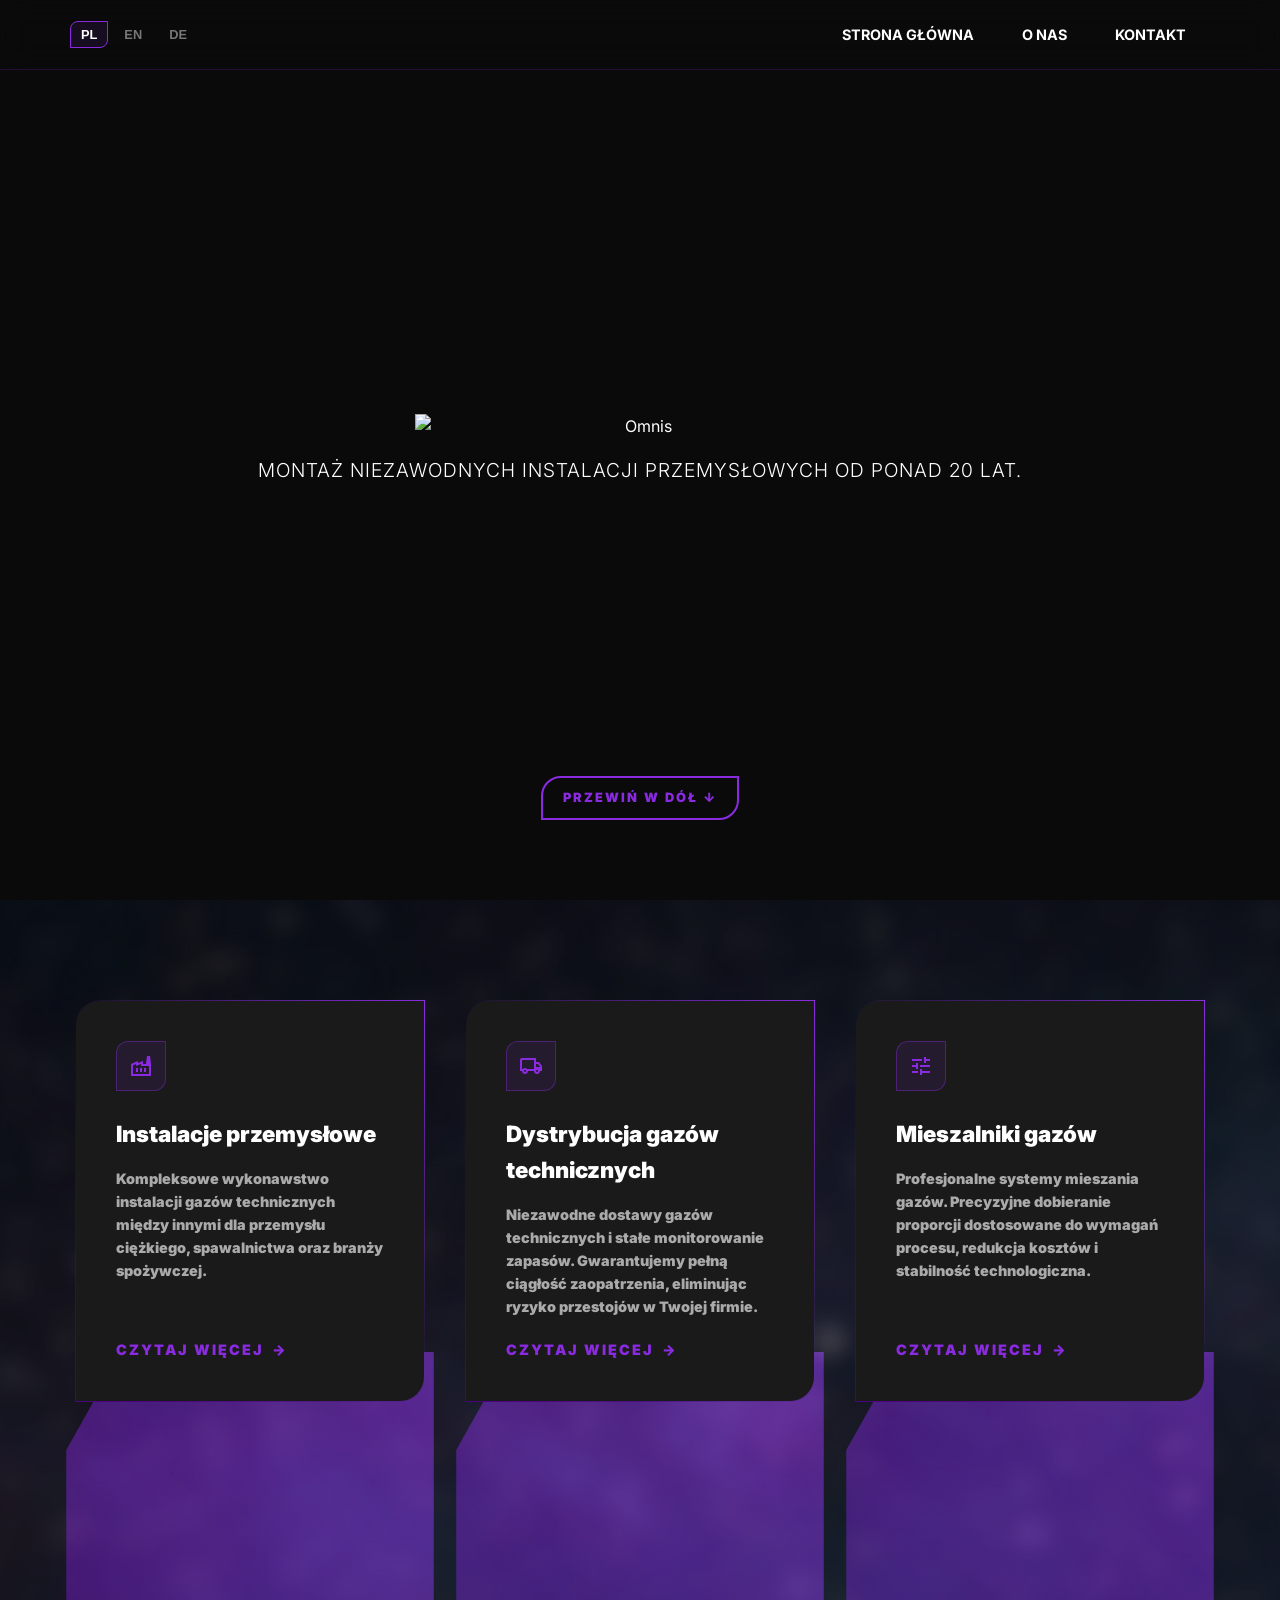
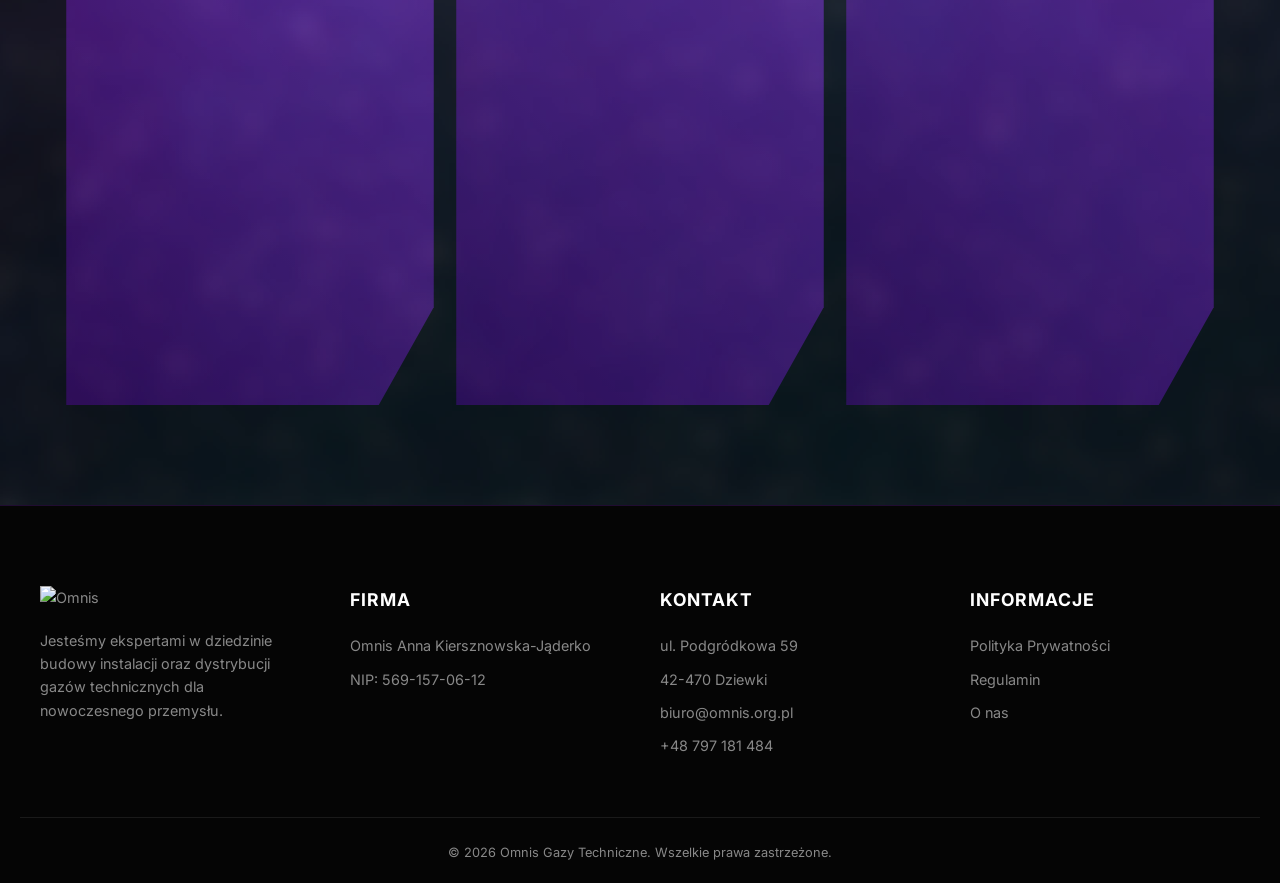
==== index.html @ 20a999ae "wdwd" ====
<!DOCTYPE html>
<html lang="pl">
<head>
    <meta charset="UTF-8">
    <meta name="viewport" content="width=device-width, initial-scale=1.0">
    <title>Omnis - Gazy Techniczne</title>
    
    <!-- Priorytetowe ładowanie głównego zdjęcia tła - drastycznie przyspiesza LCP na telefonach -->
    <link rel="preload" as="image" href="Grafiki/tlo.webp">

    <link rel="preconnect" href="https://fonts.googleapis.com">
    <link rel="preconnect" href="https://fonts.gstatic.com" crossorigin>
    <link href="https://fonts.googleapis.com/css2?family=Inter:wght@300;400;700;900&display=swap" rel="stylesheet">
    <link rel="stylesheet" href="style.css">

    <!-- Ikony ze wsparciem swap (szybsze pokazywanie tekstu) -->
    <link href="https://fonts.googleapis.com/css2?family=Material+Symbols+Outlined:opsz,wght,FILL,GRAD@24,400,0,0&display=swap" rel="stylesheet" />

<!-- Ikony - Wymuszenie odświeżenia przez serwery Google -->
    <link rel="icon" type="image/png" sizes="32x32" href="https://omnis.org.pl/Logo/logo2.png?v=3">
    <link rel="icon" type="image/png" sizes="16x16" href="https://omnis.org.pl/Logo/logo2.png?v=3">
    <link rel="shortcut icon" href="https://omnis.org.pl/Logo/logo2.png?v=3">
    <link rel="apple-touch-icon" sizes="180x180" href="https://omnis.org.pl/Logo/logo2.png?v=3">
    
    <link rel="manifest" href="site.webmanifest?v=3">




<!-- WIZYTÓWKA W LINKACH (Open Graph / Facebook / Messenger / Telegram) -->
    <meta property="og:type" content="website">
    <meta property="og:url" content="https://omnis.org.pl/">
    <meta property="og:title" content="Omnis - Gazy Techniczne | Instalacje Przemysłowe">
    <meta property="og:description" content="Montaż niezawodnych instalacji przemysłowych od ponad 20 lat. Kompleksowe wykonawstwo instalacji, dystrybucja gazów technicznych oraz profesjonalne mieszalniki gazów.">
    <meta property="og:image" content="https://omnis.org.pl/Logo/logo-bg.webp">

    <!-- Twitter (często zaciąga je też np. Discord czy iMessage) -->
    <meta property="twitter:card" content="summary_large_image">
    <meta property="twitter:url" content="https://omnis.org.pl/">
    <meta property="twitter:title" content="Omnis - Gazy Techniczne | Instalacje Przemysłowe">
    <meta property="twitter:description" content="Montaż niezawodnych instalacji przemysłowych od ponad 20 lat. Kompleksowe wykonawstwo instalacji, dystrybucja gazów technicznych oraz profesjonalne mieszalniki gazów.">
    <meta property="twitter:image" content="https://omnis.org.pl/Logo/logo-bg.webp">
    
    <style>


        /* Hero Section */
        .hero {
            position: relative;
            height: 100vh;
            width: 100%;
            display: flex;
            flex-direction: column;
            justify-content: center;
            align-items: center;
            text-align: center;
            overflow: hidden;
            background-color: var(--bg-color); /* Fallback */
            
            
        }

        .hero::before {
            content: "";
            position: absolute;
            top: 0; left: 0; width: 100%; height: 100%;
            background-image: url('Grafiki/tlo.webp'); 
            background-size: cover;
            background-position: center;
            filter: blur(12px);
            opacity: 0.5;

           
            z-index: 1;
            
        }

        .hero-content {
            position: relative;
            z-index: 2;
            width: 100%;
            display: flex;
            flex-direction: column;
            align-items: center;
            padding: 0 20px;
        }

        .logo-main {
            width: 90%;
            max-width: 450px;
            height: auto;
            margin-bottom: 1rem;
        }

        .hero p {
            font-size: 1.2rem;
            letter-spacing: 1px;
            text-transform: uppercase;
            font-weight: 300;
            text-align: center;
            transition: opacity 0.3s ease;
        }

        .scroll-indicator {
            position: absolute;
            bottom: 5rem;
            left: 50%;
            transform: translateX(-50%);
            animation: bounce 2s infinite;
            text-decoration: none;
            color: var(--accent-light);
            font-size: 0.8rem;
            font-weight: 900;
            letter-spacing: 2px;
            border: 2px solid var(--accent-light);
            padding: 10px 20px;
            border-radius: 20px 0 20px 0;
            z-index: 5;
            white-space: nowrap;
            transition: opacity 0.3s ease;
        }

        @keyframes bounce {
            0%, 20%, 50%, 80%, 100% { transform: translateX(-50%) translateY(0); }
            40% { transform: translateX(-50%) translateY(-10px); }
            60% { transform: translateX(-50%) translateY(-5px); }
        }


        /* Features */
        .features {
            padding: 100px 20px;
            width: 100%;
            min-height: 100vh;
            margin: 0 auto;
            display: flex;
            flex-wrap: wrap;
            justify-content: center;
            align-items: flex-start;
            gap: 40px;
            position: relative;
            z-index: 2;
            background-color: var(--bg-color); /* Fallback */
        }

        .features::before {
            content: "";
            position: absolute;
            top: 0; left: 0; width: 100%; height: 100%;
            background-image: url('Grafiki/tloniebo.webp'); 
            background-size: cover;
            background-position: center;
            
            opacity: 0.5;

            will-change: transform, filter;
            z-index: 0;
        }

        .feature-column {
            display: flex;
            flex-direction: column;
            align-items: center;
            width: 100%;
            max-width: 350px;
            gap: 30px;
        }

        .card-wrapper {
            position: relative;
            padding: 1px;
            border-radius: 25px 0 25px 0;
            background: linear-gradient(45deg, var(--accent-purple), transparent, var(--accent-light));
            transition: transform 0.3s ease; /* Zmienione na samo transform */
            width: 100%;
            will-change: transform; /* Wspomaga wydajność hover */
        }

        .card-wrapper:hover { transform: translateY(-10px); }

        .card {
            background: var(--card-bg);
            padding: 40px;
            border-radius: 24px 0 24px 0;
            min-height: 45vh;
            min-height: 400px;
            text-decoration: none;
            color: white;
            display: flex;
            flex-direction: column;
        }

        .card-icon {
            width: 50px; 
            height: 50px;
            background: rgba(138, 43, 226, 0.1); 
            border: 1px solid rgba(138, 43, 226, 0.4); 
            margin-bottom: 25px;
            border-radius: 12px 0 12px 0; 
            display: flex;
            align-items: center;
            justify-content: center;
            transition: all 0.3s ease;
        }

        .card-icon .material-symbols-outlined {
            color: var(--accent-light); 
            font-size: 24px; 
            transition: all 0.3s ease;
        }

        .card:hover .card-icon {
            background: var(--accent-light);
            border-color: var(--accent-light);
            box-shadow: 0 0 15px var(--accent-light);
        }

        .card:hover .card-icon .material-symbols-outlined {
            color: white; 
        }

        .card h2 { margin-bottom: 15px; font-size: 1.4rem; font-weight: 900; transition: opacity 0.3s ease;}
        .card p { color: #aaa; font-size: 0.9rem; font-weight: 900; transition: opacity 0.3s ease;}

        .read-more {
            display: flex;
            align-items: center;
            gap: 8px;
            margin-top: auto;
            padding-top: 20px;
            font-size: 0.9rem;
            font-weight: 900;
            letter-spacing: 2px;
            text-transform: uppercase;
            color: var(--accent-light);
            transition: color 0.3s ease;
        }

        .read-more span { transition: opacity 0.3s ease; }
        .read-more .arrow { transition: transform 0.3s ease; }

        .card:hover .read-more {
            color: white;
            text-shadow: 0 0 10px var(--accent-light);
        }

        .card:hover .read-more .arrow {
            transform: translateX(5px);
        }

        /* Parallax */
        .parallax-shape-wrapper {
            width: 105%;
            aspect-ratio: 9 / 16;
            background: linear-gradient(45deg, var(--accent-purple), var(--accent-light));
            padding: 3px;
            margin-top: -80px;  
            clip-path: polygon(15% 0, 100% 0, 100% 85%, 85% 100%, 0 100%, 0 15%);
            z-index: -1;
        }
        
        .parallax-shape-1 {
            width: 100%; height: 100%;
            background-attachment: fixed;
            background-position: 15% center; 
            background-size: 40vw auto; 
            background-repeat: no-repeat;
            clip-path: polygon(15% 0, 100% 0, 100% 85%, 85% 100%, 0 100%, 0 15%);
        }

        .parallax-shape-2 {
            width: 100%; height: 100%;
            background-attachment: fixed;
            background-position: center; 
            background-size: 40vw auto; 
            background-repeat: no-repeat;
            clip-path: polygon(15% 0, 100% 0, 100% 85%, 85% 100%, 0 100%, 0 15%);
        }

        .parallax-shape-3 {
            width: 100%; height: 100%;
            background-attachment: fixed;
            background-position: 85% center; 
            background-size: 35vw auto; 
            background-repeat: no-repeat;
            clip-path: polygon(15% 0, 100% 0, 100% 85%, 85% 100%, 0 100%, 0 15%);
        }
        
        /* Optymalizacje na urządzenia mobilne */
        @media (max-width: 768px) {
            .hero {
                position: relative;
                height: calc(100vh - 70px);
                width: 100%;
                display: flex;
                flex-direction: column;
                justify-content: center;
                align-items: center;
                text-align: center;
                overflow: hidden;
            }
            .hero::before {
                /* Na telefonach zmniejszamy blur, by procesor się nie "krztusił" */
                filter: blur(5px);
            }
            .features::before {
                filter: blur(5px);
            }
            .parallax-shape-1, .parallax-shape-2, .parallax-shape-3 {
                background-attachment: scroll; /* Wyłączenie fixed zapobiega czarnym kwadratom podczas scrolla */
                background-size: cover; 
            }
        }
        


    </style>
</head>
<body>

<nav class="navbar">
    <div class="nav-container">
        <div class="lang-switcher">
            <button class="lang-btn active" onclick="changeLang('pl')" id="btn-pl">PL</button>
            <button class="lang-btn" onclick="changeLang('en')" id="btn-en">EN</button>
            <button class="lang-btn" onclick="changeLang('de')" id="btn-de">DE</button>
        </div>
        
        <div class="menu-toggle" id="mobile-menu">
            <span class="bar"></span><span class="bar"></span><span class="bar"></span>
        </div>

        <ul class="nav-menu">
            <li><a href="index.html" class="nav-links" data-pl="STRONA GŁÓWNA" data-en="HOME" data-de="STARTSEITE">STRONA GŁÓWNA</a></li>
            <li><a href="o_nas.html" class="nav-links" data-pl="O NAS" data-en="ABOUT US" data-de="ÜBER UNS">O NAS</a></li>
            <li><a href="kontakt.html" class="nav-links" data-pl="KONTAKT" data-en="CONTACT" data-de="KONTAKT">KONTAKT</a></li>
        </ul>
    </div>
</nav>

<section class="hero">
    <div class="hero-content">
        <img class="logo-main" src="Logo/logo.webp" alt="Omnis">
        <p data-pl="Montaż niezawodnych instalacji przemysłowych od ponad 20 lat." 
data-en="Installation of reliable industrial systems for over 20 years." 
   data-de="Installation von zuverlässigen Industrieanlagen seit über 20 Jahren.">
   Montaż niezawodnych instalacji przemysłowych od ponad 20 lat.</p>
    </div>
    <a href="#oferta" class="scroll-indicator" 
       data-pl="PRZEWIŃ W DÓŁ ↓" 
       data-en="SCROLL DOWN ↓" 
       data-de="NACH UNTEN SCROLLEN ↓">PRZEWIŃ W DÓŁ ↓</a>
</section>

<section id="oferta" class="features">
    <!-- Kolumna 1 -->
    <div class="feature-column">
        <div class="card-wrapper">
            <a href="Oferta/instalacje_przemyslowe.html" class="card">
                <div class="card-icon">
                    <span class="material-symbols-outlined">factory</span>
                </div>
                <h2 data-pl="Instalacje przemysłowe" 
                    data-en="Industrial gas installations" 
                    data-de="Industriegasinstallationen">Instalacje przemysłowe</h2>
                
                <p data-pl="Kompleksowe wykonawstwo instalacji gazów technicznych między innymi dla przemysłu ciężkiego, spawalnictwa oraz branży spożywczej." 
                   data-en="Comprehensive execution of technical gas installations for heavy industry, welding, and the food industry." 
                   data-de="Umfassende Ausführung von technischen Gasanlagen unter anderem für die Schwerindustrie, Schweißtechnik und Lebensmittelindustrie.">
                   Kompleksowe wykonawstwo instalacji gazów technicznych między innymi dla przemysłu ciężkiego, spawalnictwa oraz branży spożywczej.
                </p>
                
                <div class="read-more">
                    <span data-pl="Czytaj więcej" data-en="Read more" data-de="Weiterlesen">Czytaj więcej</span>
                    <span class="arrow">→</span>
                </div>
            </a>
        </div>
        <div class="parallax-shape-wrapper">
            <div class="parallax-shape-1" style="background-image: url('Grafiki/instalacje.webp');"></div>
        </div>
    </div>

    <!-- Kolumna 2 -->
    <div class="feature-column">
        <div class="card-wrapper">
            <a href="Oferta/gazy_techniczne.html" class="card">
                <div class="card-icon">
                    <span class="material-symbols-outlined">local_shipping</span>
                </div>
                <h2 data-pl="Dystrybucja gazów technicznych" 
                    data-en="Technical gas distribution" 
                    data-de="Vertrieb von technischen Gasen">Dystrybucja gazów technicznych</h2>
                
                <p data-pl="Niezawodne dostawy gazów technicznych i stałe monitorowanie zapasów. Gwarantujemy pełną ciągłość zaopatrzenia, eliminując ryzyko przestojów w Twojej firmie." 
                   data-en="Reliable deliveries of technical gases and continuous stock monitoring. We guarantee full supply continuity, eliminating the risk of downtime in your company." 
                   data-de="Zuverlässige Lieferungen von technischen Gasen und kontinuierliche Bestandsüberwachung. Wir garantieren volle Versorgungssicherheit und eliminieren das Risiko von Ausfallzeiten in Ihrem Unternehmen.">
                   Niezawodne dostawy gazów technicznych i stałe monitorowanie zapasów. Gwarantujemy pełną ciągłość zaopatrzenia, eliminując ryzyko przestojów w Twojej firmie.
                </p>
            
                <div class="read-more">
                    <span data-pl="Czytaj więcej" data-en="Read more" data-de="Weiterlesen">Czytaj więcej</span>
                    <span class="arrow">→</span>
                </div>
            </a>
        </div>
        <div class="parallax-shape-wrapper">
            <div class="parallax-shape-2" style="background-image: url('Grafiki/cysterna.webp');"></div>
        </div>
    </div>

    <!-- Kolumna 3 -->
    <div class="feature-column">
        <div class="card-wrapper">
            <a href="Oferta/mieszalniki_gazow.html" class="card">
                <div class="card-icon">
                    <span class="material-symbols-outlined">tune</span>
                </div>
                <h2 data-pl="Mieszalniki gazów" 
                    data-en="Gas mixers" 
                    data-de="Gasmischer">Mieszalniki gazów</h2>
                
                <p data-pl="Profesjonalne systemy mieszania gazów. Precyzyjne dobieranie proporcji dostosowane do wymagań procesu, redukcja kosztów i stabilność technologiczna." 
                   data-en="Professional gas mixing systems. Precise proportion control tailored to process requirements, cost reduction, and technological stability." 
                   data-de="Professionelle Gasmischsysteme. Präzise Proportionierung abgestimmt auf Prozessanforderungen, Kostenreduzierung und technologische Stabilität.">
                   Profesjonalne systemy mieszania gazów. Precyzyjne dobieranie proporcji dostosowane do wymagań procesu, redukcja kosztów i stabilność technologiczna.
                </p>
                
                <div class="read-more">
                    <span data-pl="Czytaj więcej" data-en="Read more" data-de="Weiterlesen">Czytaj więcej</span>
                    <span class="arrow">→</span>
                </div>
            </a>
        </div>
        <div class="parallax-shape-wrapper">
            <div class="parallax-shape-3" style="background-image: url('Grafiki/mieszalnik.webp');"></div>
        </div>
    </div>
</section>

<section class="panel"></section>

<footer class="main-footer">
    <div class="footer-content">
        <div class="footer-col">
            <img src="Logo/logo.webp" alt="Omnis" class="footer-logo">
            <p data-pl="Jesteśmy ekspertami w dziedzinie budowy instalacji oraz dystrybucji gazów technicznych dla nowoczesnego przemysłu." 
               data-en="We are experts in the installation and distribution of technical gases for modern industry." 
               data-de="Wir sind Experten für die Installation und den Vertrieb von technischen Gasen für die moderne Industrie.">
               Jesteśmy ekspertami w dziedzinie budowy instalacji oraz dystrybucji gazów technicznych dla nowoczesnego przemysłu.
            </p>
        </div>

        <div class="footer-col">
            <h4 data-pl="Firma" data-en="Company" data-de="Unternehmen">Firma</h4>
            <p>Omnis Anna Kiersznowska-Jąderko</p>
            <p>NIP: 569-157-06-12</p>
        </div>

        <div class="footer-col">
            <h4 data-pl="Kontakt" data-en="Contact" data-de="Kontakt">Kontakt</h4>
            <p>ul. Podgródkowa 59</p>
            <p>42-470 Dziewki</p>
            <p style="margin-top: 10px;">biuro@omnis.org.pl</p>
            <p>+48 797 181 484</p>
        </div>

        <div class="footer-col">
            <h4 data-pl="Informacje" data-en="Information" data-de="Informationen">Informacje</h4>
            <a href="polityka_prywatnosci.html" data-pl="Polityka Prywatności" data-en="Privacy Policy" data-de="Datenschutzerklärung">Polityka Prywatności</a>
            <a href="regulamin.html" data-pl="Regulamin" data-en="Terms of Service" data-de="Nutzungsbedingungen">Regulamin</a>
            <a href="o_nas.html" data-pl="O nas" data-en="About Us" data-de="Über uns">O nas</a>
        </div>
    </div>

    <div class="footer-bottom">
        <span data-pl="&copy; 2026 Omnis Gazy Techniczne. Wszelkie prawa zastrzeżone." 
              data-en="&copy; 2026 Omnis Technical Gases. All rights reserved." 
              data-de="&copy; 2026 Omnis Technische Gase. Alle Rechte vorbehalten.">
              &copy; 2026 Omnis Gazy Techniczne. Wszelkie prawa zastrzeżone.
        </span>
    </div>
</footer>

<script>
    function changeLang(lang) {
        document.querySelectorAll('.lang-btn').forEach(btn => btn.classList.remove('active'));
        const activeBtn = document.getElementById('btn-' + lang);
        if(activeBtn) activeBtn.classList.add('active');

        document.querySelectorAll('[data-pl]').forEach(el => {
            el.style.opacity = 0; 
            setTimeout(() => {
                const newText = el.getAttribute('data-' + lang);
                if(newText) {
                    el.innerText = newText;
                }
                el.style.opacity = 1; 
            }, 150);
        });

        localStorage.setItem('preferredLang', lang);
    }

    const menu = document.querySelector('#mobile-menu');
    const menuLinks = document.querySelector('.nav-menu');
    menu.addEventListener('click', () => {
        menu.classList.toggle('is-active');
        menuLinks.classList.toggle('active');
    });

    window.onload = () => {
        const savedLang = localStorage.getItem('preferredLang') || 'pl';
        changeLang(savedLang);
    };
</script>

</body>
</html>
---- style.css ----
:root {
            --bg-color: #0a0a0a;
            --text-color: #ffffff;
            --accent-purple: #4b0082;
            --accent-light: #8a2be2;
            --card-bg: #1a1a1a;
        }

        * {
            margin: 0;
            padding: 0;
            box-sizing: border-box;
            scroll-behavior: smooth;
        }

        body {
            font-family: 'Inter', sans-serif;
            background-color: var(--bg-color);
            color: var(--text-color);
            line-height: 1.6;
            overflow-x: hidden;
            max-width: 100vw !important;
            min-width: 100vw !important;
        }       
       
       
       
 
 
 
 
 /* Nawigacja */
        .navbar {
            background: rgba(10, 10, 10, 0.4);
            backdrop-filter: blur(15px);
            height: 70px;
            display: flex;
            justify-content: center;
            align-items: center;
            position: fixed;
            top: 0;
            width: 100%;
            z-index: 1000;
            border-bottom: 1px solid rgba(138, 43, 226, 0.2);
        }

        .nav-container {
            display: flex;
            justify-content: space-between;
            align-items: center;
            width: 100%;
            max-width: 1200px;
            padding: 0 30px;
        }

        /* Przełącznik języków */
        .lang-switcher {
            display: flex;
            align-items: center;
            gap: 5px;
        }

        .lang-btn {
            background: transparent;
            border: 1px solid transparent;
            color: #777;
            cursor: pointer;
            font-size: 0.8rem;
            font-weight: 700;
            padding: 5px 10px;
            transition: all 0.3s ease;
            border-radius: 8px 0 8px 0;
        }

        .lang-btn.active {
            color: var(--text-color);
            border-color: var(--accent-light);
            background: rgba(138, 43, 226, 0.1);
        }

        .nav-menu {
            display: flex;
            list-style: none;
        }

        .nav-links {
            color: white;
            text-decoration: none;
            padding: 0.5rem 1.5rem;
            font-weight: 700;
            font-size: 0.9rem;
            transition: 0.3s;
        }
    

        .nav-links:hover {
            color: var(--accent-light);
        }

                        /* Burger dla mobilnych */
        .menu-toggle { display: none; cursor: pointer; }
        .bar { display: block; width: 25px; height: 3px; margin: 5px; background: white; transition: 0.3s; }


@media (max-width: 768px) {
    /* Upewniamy się, że przycisk burgera jest zawsze na wierzchu */
    .menu-toggle { 
        display: block; 
        z-index: 1001; 
    }
    
    /* Główne tło menu */
    .nav-menu {
        position: fixed; 
        left: -100%; 
        top: 0; /* Zaczyna się równo pod Twoim paskiem nawigacji */
        flex-direction: column; 
        align-items: center;
        justify-content: center;
        gap: 20%;
        /* Efekt oszronionego szkła z lekkim przyciemnieniem */
        background: rgba(10, 10, 10, 0.95);
        backdrop-filter: blur(15px);
        -webkit-backdrop-filter: blur(15px);
        width: 100%; 
        height: 100vh; /* Nie wychodzi poza ekran */
        /* Mega płynna krzywa animacji wjazdu menu */
        transition: left 0.4s cubic-bezier(0.25, 1, 0.5, 1); 
        
        box-shadow: 5px 0 30px rgba(138, 43, 226, 0.15); /* Delikatna fioletowa poświata */
        overflow-y: auto;
    }
    
    /* Aktywacja menu */
    .nav-menu.active { left: 0; }
    
    /* Kontenery na linki z przygotowaniem do animacji wjazdu */
    .nav-menu li {
        width: 100%;
        text-align: center;
        opacity: 0;
        transform: translateY(20px);
        transition: all 0.4s cubic-bezier(0.25, 1, 0.5, 1);
    }

    /* Gdy menu wjeżdża, linki pojawiają się z opóźnieniem */
    .nav-menu.active li {
        opacity: 1;
        transform: translateY(0);
    }

    /* Kaskadowe opóźnienie dla każdego linku (efekt WOW) */
    .nav-menu.active li:nth-child(1) { transition-delay: 0.1s; }
    .nav-menu.active li:nth-child(2) { transition-delay: 0.2s; }
    .nav-menu.active li:nth-child(3) { transition-delay: 0.3s; }
    
    /* Wygląd samych linków */
    .nav-links { 
        display: block;
        padding: 1.5rem; 
        font-size: 1rem !important ;/* Duży, czytelny font na telefony */
        font-weight: 900;
        letter-spacing: 4px;
        color: rgba(255, 255, 255, 0.7);
        width: 85%;
        margin: 0 auto;
        border-bottom: 1px solid rgba(138, 43, 226, 0.1); /* Subtelna linia odgradzająca */
    }
    
    /* Efekt po kliknięciu/przytrzymaniu palcem na telefonie */
    .nav-links:hover, 
    .nav-links:focus {
        color: var(--accent-light);
        background: rgba(138, 43, 226, 0.05);
        border-bottom-color: var(--accent-light);
        transform: scale(1.02);
    }
}

        /* Profesjonalna Stopka */
        .main-footer {
            background: #050505;
            border-top: 1px solid rgba(138, 43, 226, 0.2);
            padding: 80px 20px 20px;
            font-size: 0.9rem;
            color: #888;
            position: relative;
            z-index: 10;
            max-width: 100vw;
            min-width: 100vw;
        }

        .footer-content {
            max-width: 1200px;
            margin: 0 auto;
            display: grid;
            grid-template-columns: repeat(auto-fit, minmax(250px, 1fr));
            gap: 40px;
            margin-bottom: 50px;
        }

        .footer-logo {
            width: 180px;
            margin-bottom: 20px;
        }

        .footer-col h4 {
            color: white;
            margin-bottom: 20px;
            font-size: 1.1rem;
            text-transform: uppercase;
            letter-spacing: 1px;
            transition: opacity 0.3s ease;
        }

        .footer-col p {
            margin-bottom: 10px;
            font-weight: 400;
            transition: opacity 0.3s ease;
        }

        .footer-col a {
            display: block;
            color: #888;
            text-decoration: none;
            margin-bottom: 10px;
            transition: color 0.3s ease, opacity 0.3s ease;
            font-weight: 400;
        }

        .footer-col a:hover {
            color: var(--accent-light);
        }

        .footer-bottom {
            text-align: center;
            border-top: 1px solid #1a1a1a;
            padding-top: 25px;
            font-size: 0.8rem;
            transition: opacity 0.3s ease;
        }
@media (max-width: 768px) {
    .footer-content {
        text-align: center; /* Wyśrodkowuje tekst i linki w kolumnach */
        justify-items: center; /* Wyśrodkowuje elementy grid w pionie */
    }

    .footer-logo {
        margin-left: auto;
        margin-right: auto;
        display: block; /* Wymagane, aby zadziałało wyśrodkowanie marginesami */
    }
}
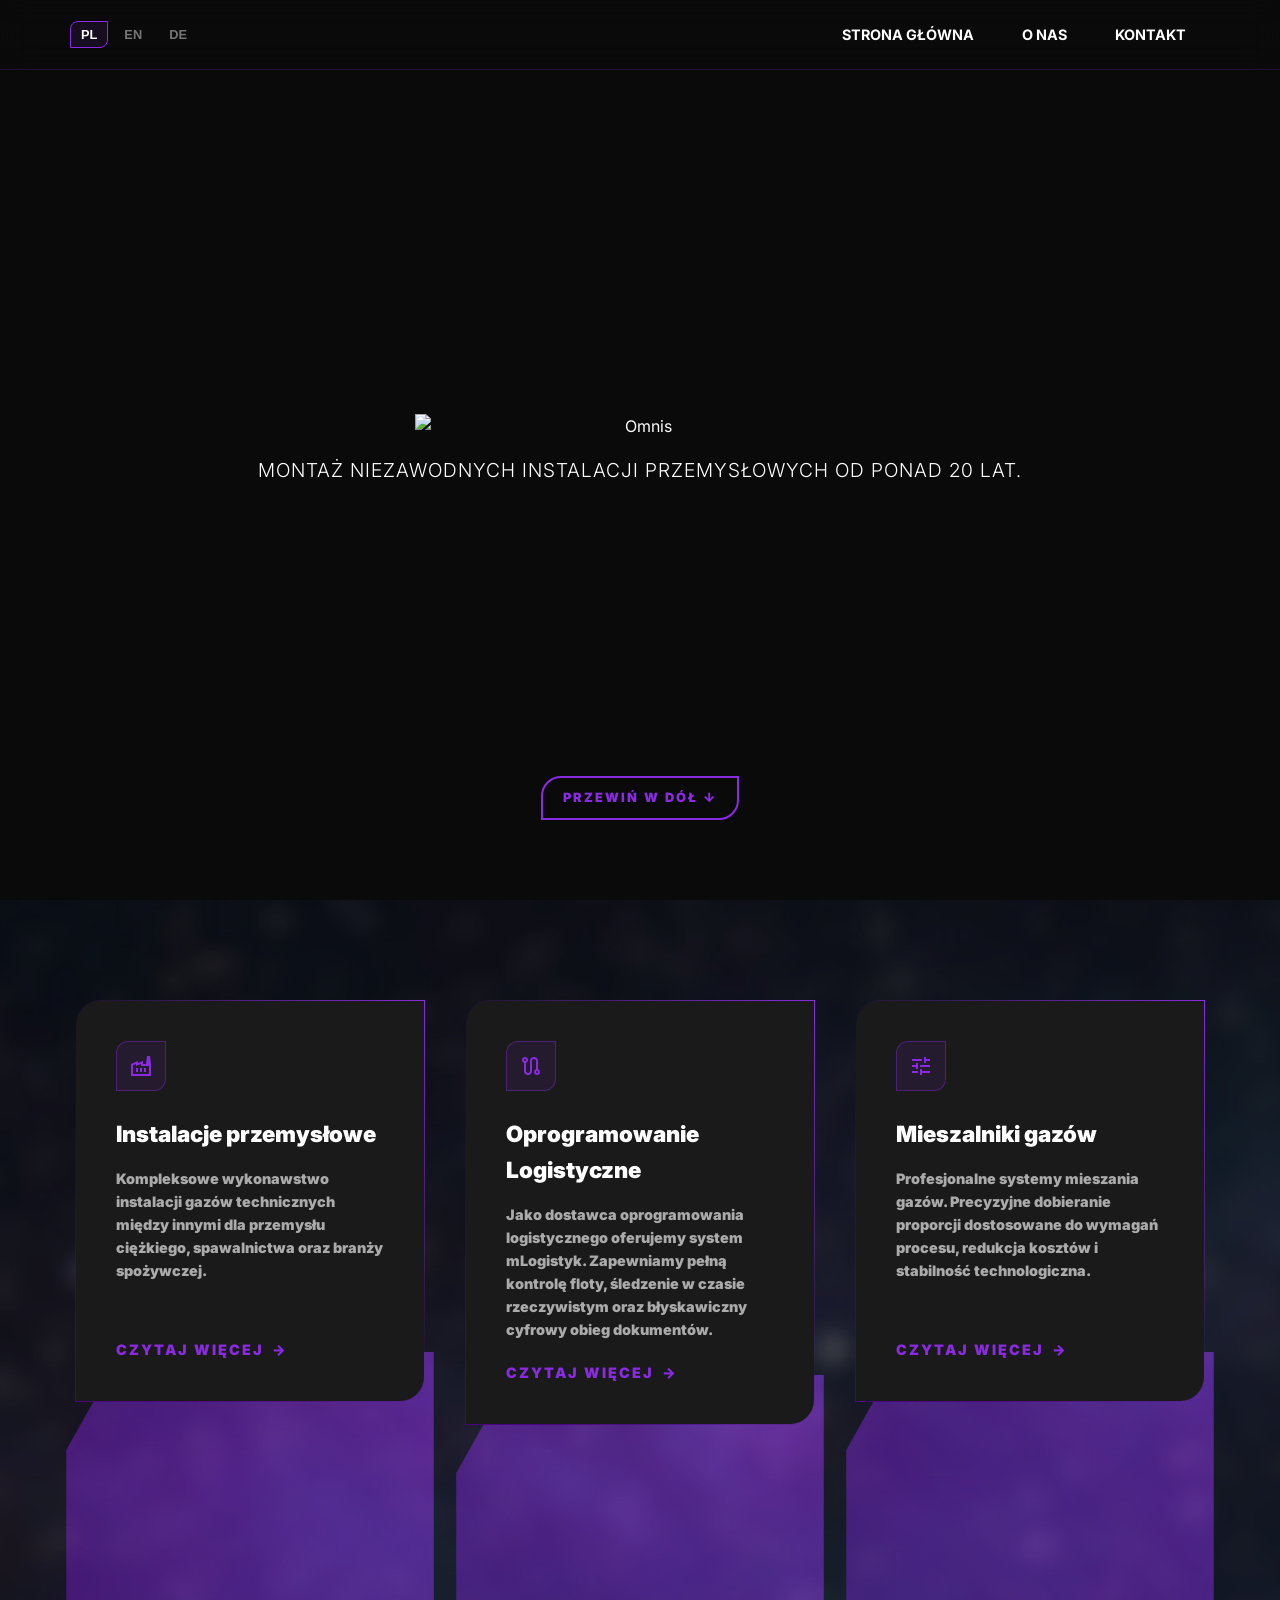
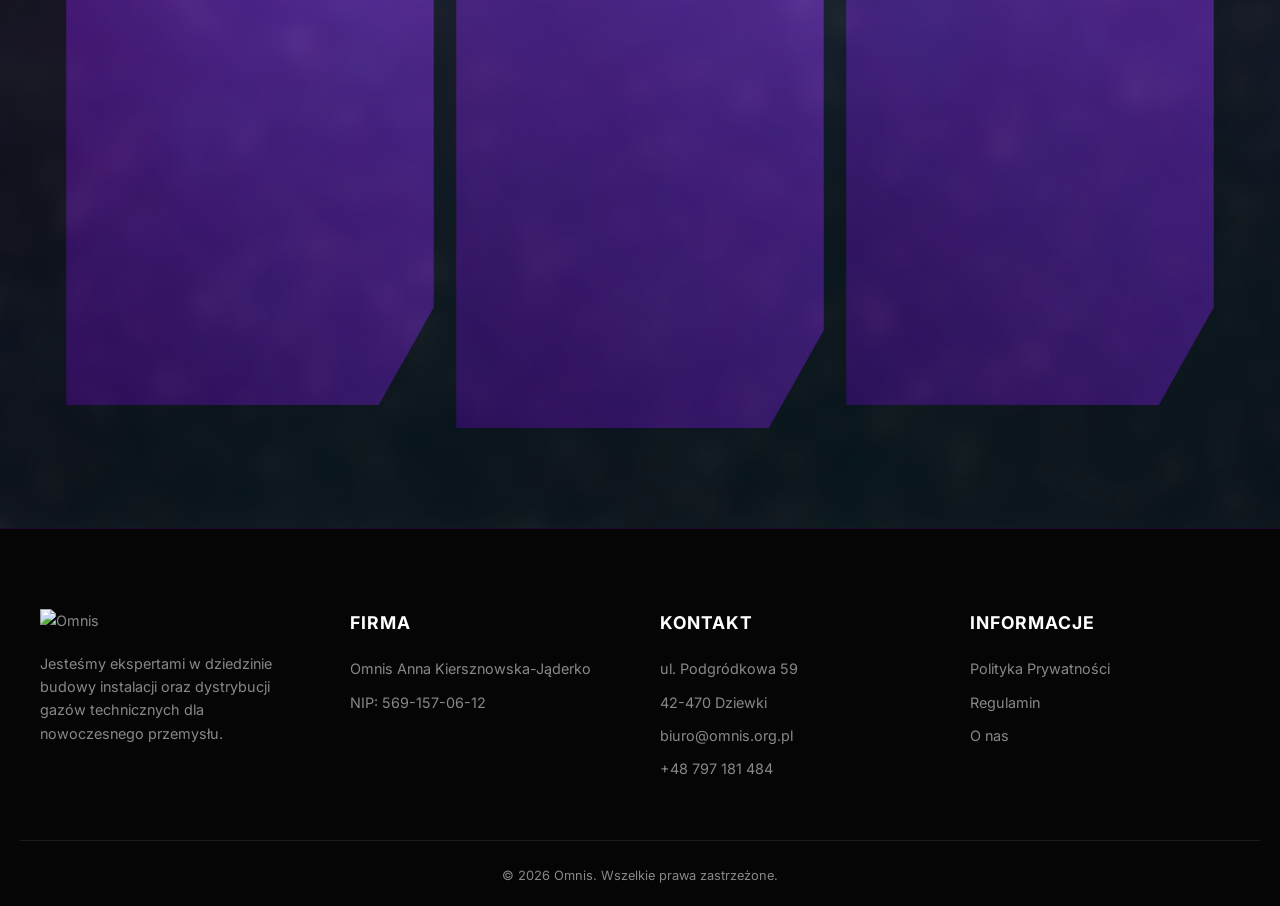
==== commit f9cacbc4: "ubbuub" ====
--- a/index.html
+++ b/index.html
@@ -3,7 +3,7 @@
 <head>
     <meta charset="UTF-8">
     <meta name="viewport" content="width=device-width, initial-scale=1.0">
-    <title>Omnis - Gazy Techniczne</title>
+    <title>Omnis | Strona główna</title>
     
     <!-- Priorytetowe ładowanie głównego zdjęcia tła - drastycznie przyspiesza LCP na telefonach -->
     <link rel="preload" as="image" href="Grafiki/tlo.webp">
@@ -16,33 +16,28 @@
     <!-- Ikony ze wsparciem swap (szybsze pokazywanie tekstu) -->
     <link href="https://fonts.googleapis.com/css2?family=Material+Symbols+Outlined:opsz,wght,FILL,GRAD@24,400,0,0&display=swap" rel="stylesheet" />
 
-<!-- Ikony - Wymuszenie odświeżenia przez serwery Google -->
-    <link rel="icon" type="image/png" sizes="32x32" href="https://omnis.org.pl/Logo/logo2.png?v=3">
-    <link rel="icon" type="image/png" sizes="16x16" href="https://omnis.org.pl/Logo/logo2.png?v=3">
-    <link rel="shortcut icon" href="https://omnis.org.pl/Logo/logo2.png?v=3">
-    <link rel="apple-touch-icon" sizes="180x180" href="https://omnis.org.pl/Logo/logo2.png?v=3">
+<link rel="icon" href="/Logo/logo2.png" sizes="any">
+<link rel="icon" href="https://omnis.org.pl/Logo/logo-mobile.png" type="image/png">
+<link rel="apple-touch-icon" href="https://omnis.org.pl/Logo/logo-apple.png">
+<link rel="manifest" href="/site.webmanifest">
     
-    <link rel="manifest" href="site.webmanifest?v=3">
-
-
 
 
 <!-- WIZYTÓWKA W LINKACH (Open Graph / Facebook / Messenger / Telegram) -->
     <meta property="og:type" content="website">
     <meta property="og:url" content="https://omnis.org.pl/">
-    <meta property="og:title" content="Omnis - Gazy Techniczne | Instalacje Przemysłowe">
+    <meta property="og:title" content="Omnis - Oprogramowanie logistyczne | Instalacje Przemysłowe">
     <meta property="og:description" content="Montaż niezawodnych instalacji przemysłowych od ponad 20 lat. Kompleksowe wykonawstwo instalacji, dystrybucja gazów technicznych oraz profesjonalne mieszalniki gazów.">
     <meta property="og:image" content="https://omnis.org.pl/Logo/logo-bg.webp">
 
     <!-- Twitter (często zaciąga je też np. Discord czy iMessage) -->
     <meta property="twitter:card" content="summary_large_image">
     <meta property="twitter:url" content="https://omnis.org.pl/">
-    <meta property="twitter:title" content="Omnis - Gazy Techniczne | Instalacje Przemysłowe">
+    <meta property="twitter:title" content="Omnis - Oprogramowanie logistyczne | Instalacje Przemysłowe">
     <meta property="twitter:description" content="Montaż niezawodnych instalacji przemysłowych od ponad 20 lat. Kompleksowe wykonawstwo instalacji, dystrybucja gazów technicznych oraz profesjonalne mieszalniki gazów.">
     <meta property="twitter:image" content="https://omnis.org.pl/Logo/logo-bg.webp">
     
     <style>
-
 
         /* Hero Section */
         .hero {
@@ -56,8 +51,6 @@
             text-align: center;
             overflow: hidden;
             background-color: var(--bg-color); /* Fallback */
-            
-            
         }
 
         .hero::before {
@@ -69,10 +62,7 @@
             background-position: center;
             filter: blur(12px);
             opacity: 0.5;
-
-           
             z-index: 1;
-            
         }
 
         .hero-content {
@@ -126,7 +116,6 @@
             60% { transform: translateX(-50%) translateY(-5px); }
         }
 
-
         /* Features */
         .features {
             padding: 100px 20px;
@@ -150,9 +139,7 @@
             background-image: url('Grafiki/tloniebo.webp'); 
             background-size: cover;
             background-position: center;
-            
             opacity: 0.5;
-
             will-change: transform, filter;
             z-index: 0;
         }
@@ -171,9 +158,9 @@
             padding: 1px;
             border-radius: 25px 0 25px 0;
             background: linear-gradient(45deg, var(--accent-purple), transparent, var(--accent-light));
-            transition: transform 0.3s ease; /* Zmienione na samo transform */
+            transition: transform 0.3s ease; 
             width: 100%;
-            will-change: transform; /* Wspomaga wydajność hover */
+            will-change: transform; 
         }
 
         .card-wrapper:hover { transform: translateY(-10px); }
@@ -300,19 +287,16 @@
                 overflow: hidden;
             }
             .hero::before {
-                /* Na telefonach zmniejszamy blur, by procesor się nie "krztusił" */
                 filter: blur(5px);
             }
             .features::before {
                 filter: blur(5px);
             }
             .parallax-shape-1, .parallax-shape-2, .parallax-shape-3 {
-                background-attachment: scroll; /* Wyłączenie fixed zapobiega czarnym kwadratom podczas scrolla */
+                background-attachment: scroll; 
                 background-size: cover; 
             }
         }
-        
-
 
     </style>
 </head>
@@ -384,19 +368,19 @@
     <!-- Kolumna 2 -->
     <div class="feature-column">
         <div class="card-wrapper">
-            <a href="Oferta/gazy_techniczne.html" class="card">
+            <a href="https://mlogistyk.pl/" target="_blank" class="card">
                 <div class="card-icon">
-                    <span class="material-symbols-outlined">local_shipping</span>
+                    <span class="material-symbols-outlined">route</span>
                 </div>
-                <h2 data-pl="Dystrybucja gazów technicznych" 
-                    data-en="Technical gas distribution" 
-                    data-de="Vertrieb von technischen Gasen">Dystrybucja gazów technicznych</h2>
+                <h2 data-pl="Oprogramowanie Logistyczne" 
+                    data-en="Logistics Software" 
+                    data-de="Logistiksoftware">Oprogramowanie Logistyczne</h2>
                 
-                <p data-pl="Niezawodne dostawy gazów technicznych i stałe monitorowanie zapasów. Gwarantujemy pełną ciągłość zaopatrzenia, eliminując ryzyko przestojów w Twojej firmie." 
-                   data-en="Reliable deliveries of technical gases and continuous stock monitoring. We guarantee full supply continuity, eliminating the risk of downtime in your company." 
-                   data-de="Zuverlässige Lieferungen von technischen Gasen und kontinuierliche Bestandsüberwachung. Wir garantieren volle Versorgungssicherheit und eliminieren das Risiko von Ausfallzeiten in Ihrem Unternehmen.">
-                   Niezawodne dostawy gazów technicznych i stałe monitorowanie zapasów. Gwarantujemy pełną ciągłość zaopatrzenia, eliminując ryzyko przestojów w Twojej firmie.
-                </p>
+<p data-pl="Jako dostawca oprogramowania logistycznego oferujemy system mLogistyk. Zapewniamy pełną kontrolę floty, śledzenie w czasie rzeczywistym oraz błyskawiczny cyfrowy obieg dokumentów." 
+   data-en="As a logistics software provider, we offer the mLogistyk system. We ensure full fleet control, real-time tracking, and instant digital document flow." 
+   data-de="Als Anbieter von Logistiksoftware bieten wir das mLogistyk-System an. Wir sorgen für vollständige Flottenkontrolle, Echtzeit-Verfolgung und einen blitzschnellen digitalen Dokumentenfluss.">
+   Jako dostawca oprogramowania logistycznego oferujemy system mLogistyk. Zapewniamy pełną kontrolę floty, śledzenie w czasie rzeczywistym oraz błyskawiczny cyfrowy obieg dokumentów.
+</p>
             
                 <div class="read-more">
                     <span data-pl="Czytaj więcej" data-en="Read more" data-de="Weiterlesen">Czytaj więcej</span>
@@ -405,7 +389,8 @@
             </a>
         </div>
         <div class="parallax-shape-wrapper">
-            <div class="parallax-shape-2" style="background-image: url('Grafiki/cysterna.webp');"></div>
+            <!-- Pamiętaj, aby podmienić 'cysterna.webp' na plik pasujący do oprogramowania na serwerze np. 'oprogramowanie.webp', jeśli chcesz nową grafikę. Na razie zmieniłem nazwę na oprogramowanie.webp -->
+            <div class="parallax-shape-2" style="background-image: url('Grafiki/oprogramowanie.webp');"></div>
         </div>
     </div>
 
@@ -474,10 +459,10 @@
     </div>
 
     <div class="footer-bottom">
-        <span data-pl="&copy; 2026 Omnis Gazy Techniczne. Wszelkie prawa zastrzeżone." 
-              data-en="&copy; 2026 Omnis Technical Gases. All rights reserved." 
-              data-de="&copy; 2026 Omnis Technische Gase. Alle Rechte vorbehalten.">
-              &copy; 2026 Omnis Gazy Techniczne. Wszelkie prawa zastrzeżone.
+        <span data-pl="&copy; 2026 Omnis. Wszelkie prawa zastrzeżone." 
+              data-en="&copy; 2026 Omnis. All rights reserved." 
+              data-de="&copy; 2026 Omnis. Alle Rechte vorbehalten.">
+              &copy; 2026 Omnis. Wszelkie prawa zastrzeżone.
         </span>
     </div>
 </footer>
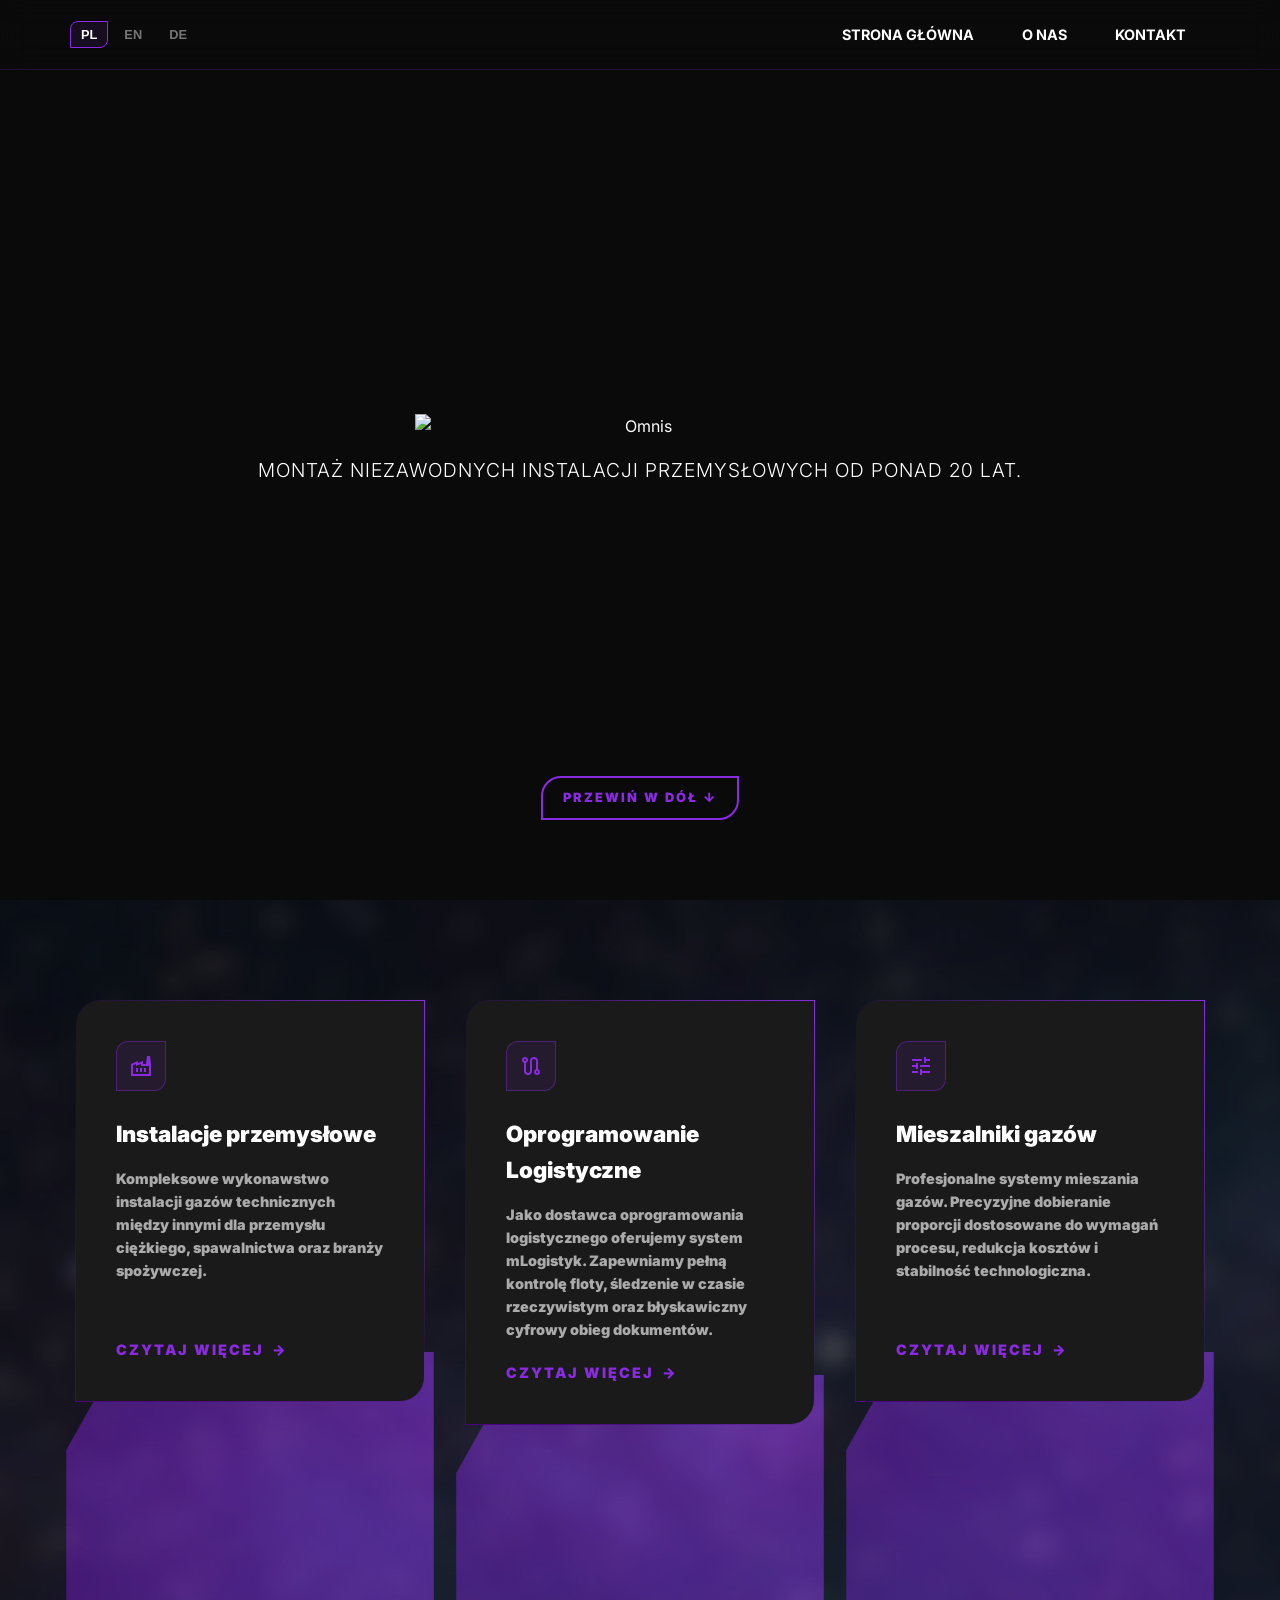
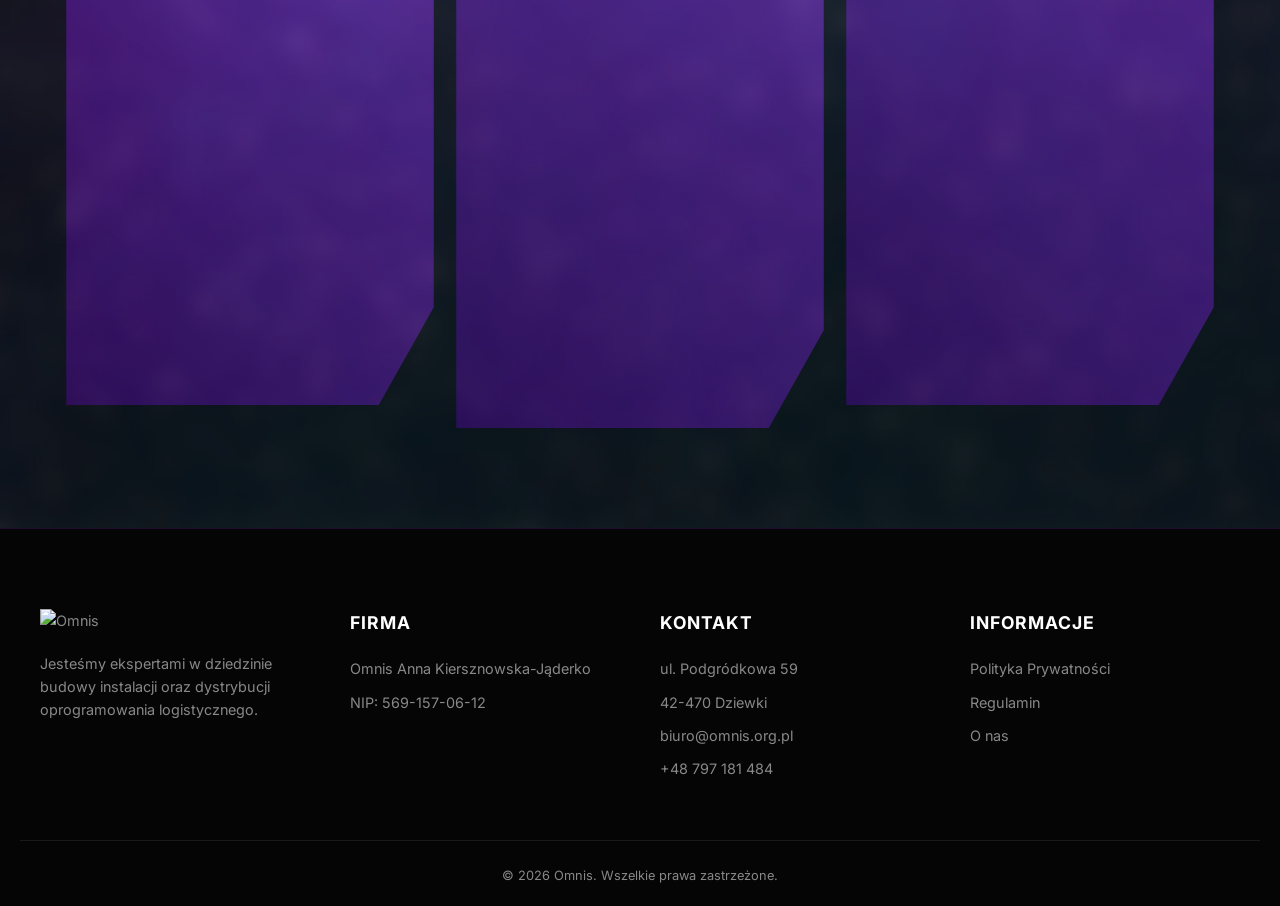
==== commit e3b2aa22: "dwwddw" ====
--- a/index.html
+++ b/index.html
@@ -3,9 +3,9 @@
 <head>
     <meta charset="UTF-8">
     <meta name="viewport" content="width=device-width, initial-scale=1.0">
-    <title>Omnis | Strona główna</title>
-    
-    <!-- Priorytetowe ładowanie głównego zdjęcia tła - drastycznie przyspiesza LCP na telefonach -->
+    <title>Omnis - Instalacje Przemysłowe i oprogramowanie logistyczne</title>
+    <meta name="description" content="Montaż niezawodnych instalacji przemysłowych od ponad 20 lat. Kompleksowe wykonawstwo instalacji, dystrybucja gazów technicznych oraz profesjonalne mieszalniki gazów.">
+    
     <link rel="preload" as="image" href="Grafiki/tlo.webp">
 
     <link rel="preconnect" href="https://fonts.googleapis.com">
@@ -13,27 +13,40 @@
     <link href="https://fonts.googleapis.com/css2?family=Inter:wght@300;400;700;900&display=swap" rel="stylesheet">
     <link rel="stylesheet" href="style.css">
 
-    <!-- Ikony ze wsparciem swap (szybsze pokazywanie tekstu) -->
     <link href="https://fonts.googleapis.com/css2?family=Material+Symbols+Outlined:opsz,wght,FILL,GRAD@24,400,0,0&display=swap" rel="stylesheet" />
 
-<link rel="icon" href="/Logo/logo2.png" sizes="any">
-<link rel="icon" href="https://omnis.org.pl/Logo/logo-mobile.png" type="image/png">
-<link rel="apple-touch-icon" href="https://omnis.org.pl/Logo/logo-apple.png">
-<link rel="manifest" href="/site.webmanifest">
-    
-
-
-<!-- WIZYTÓWKA W LINKACH (Open Graph / Facebook / Messenger / Telegram) -->
+
+
+    
+    <link rel="icon" href="/Logo/favicon.ico" sizes="any">
+    
+    <link rel="icon" href="/Logo/favicon-32x32.png" type="image/png" sizes="32x32">
+    <link rel="icon" href="/Logo/favicon-16x16.png" type="image/png" sizes="16x16">
+    
+    <link rel="apple-touch-icon" href="/Logo/apple-touch-icon.png">
+    
+    <link rel="icon" href="/Logo/android-chrome-192x192.png" sizes="192x192">
+    <link rel="icon" href="/Logo/android-chrome-512x512.png" sizes="512x512">
+    
+    <link rel="manifest" href="/site.webmanifest">
+    
+    <meta name="theme-color" content="#ffffff">
+    
+
+
+
+
+    <link rel="canonical" href="https://omnis.org.pl/">
+
     <meta property="og:type" content="website">
     <meta property="og:url" content="https://omnis.org.pl/">
-    <meta property="og:title" content="Omnis - Oprogramowanie logistyczne | Instalacje Przemysłowe">
+    <meta property="og:title" content="Omnis - Instalacje Przemysłowe i oprogramowanie logistyczne">
     <meta property="og:description" content="Montaż niezawodnych instalacji przemysłowych od ponad 20 lat. Kompleksowe wykonawstwo instalacji, dystrybucja gazów technicznych oraz profesjonalne mieszalniki gazów.">
     <meta property="og:image" content="https://omnis.org.pl/Logo/logo-bg.webp">
 
-    <!-- Twitter (często zaciąga je też np. Discord czy iMessage) -->
     <meta property="twitter:card" content="summary_large_image">
     <meta property="twitter:url" content="https://omnis.org.pl/">
-    <meta property="twitter:title" content="Omnis - Oprogramowanie logistyczne | Instalacje Przemysłowe">
+    <meta property="twitter:title" content="Omnis - Instalacje Przemysłowe i oprogramowanie logistyczne">
     <meta property="twitter:description" content="Montaż niezawodnych instalacji przemysłowych od ponad 20 lat. Kompleksowe wykonawstwo instalacji, dystrybucja gazów technicznych oraz profesjonalne mieszalniki gazów.">
     <meta property="twitter:image" content="https://omnis.org.pl/Logo/logo-bg.webp">
     
@@ -82,13 +95,15 @@
             margin-bottom: 1rem;
         }
 
-        .hero p {
+        /* ZMIANA SEO: Stylizacja znacznika H1 zamiast P, by wizualnie zostało jak było */
+        .hero h1 {
             font-size: 1.2rem;
             letter-spacing: 1px;
             text-transform: uppercase;
             font-weight: 300;
             text-align: center;
             transition: opacity 0.3s ease;
+            margin: 0;
         }
 
         .scroll-indicator {
@@ -315,124 +330,123 @@
         </div>
 
         <ul class="nav-menu">
-            <li><a href="index.html" class="nav-links" data-pl="STRONA GŁÓWNA" data-en="HOME" data-de="STARTSEITE">STRONA GŁÓWNA</a></li>
+            <li><a href="/" class="nav-links" data-pl="STRONA GŁÓWNA" data-en="HOME" data-de="STARTSEITE">STRONA GŁÓWNA</a></li>
             <li><a href="o_nas.html" class="nav-links" data-pl="O NAS" data-en="ABOUT US" data-de="ÜBER UNS">O NAS</a></li>
             <li><a href="kontakt.html" class="nav-links" data-pl="KONTAKT" data-en="CONTACT" data-de="KONTAKT">KONTAKT</a></li>
         </ul>
     </div>
 </nav>
 
-<section class="hero">
-    <div class="hero-content">
-        <img class="logo-main" src="Logo/logo.webp" alt="Omnis">
-        <p data-pl="Montaż niezawodnych instalacji przemysłowych od ponad 20 lat." 
-data-en="Installation of reliable industrial systems for over 20 years." 
-   data-de="Installation von zuverlässigen Industrieanlagen seit über 20 Jahren.">
-   Montaż niezawodnych instalacji przemysłowych od ponad 20 lat.</p>
-    </div>
-    <a href="#oferta" class="scroll-indicator" 
-       data-pl="PRZEWIŃ W DÓŁ ↓" 
-       data-en="SCROLL DOWN ↓" 
-       data-de="NACH UNTEN SCROLLEN ↓">PRZEWIŃ W DÓŁ ↓</a>
-</section>
-
-<section id="oferta" class="features">
-    <!-- Kolumna 1 -->
-    <div class="feature-column">
-        <div class="card-wrapper">
-            <a href="Oferta/instalacje_przemyslowe.html" class="card">
-                <div class="card-icon">
-                    <span class="material-symbols-outlined">factory</span>
-                </div>
-                <h2 data-pl="Instalacje przemysłowe" 
-                    data-en="Industrial gas installations" 
-                    data-de="Industriegasinstallationen">Instalacje przemysłowe</h2>
+<main>
+    <section class="hero">
+        <div class="hero-content">
+            <img class="logo-main" src="Logo/logo.webp" alt="Omnis">
+            <h1 data-pl="Montaż niezawodnych instalacji przemysłowych od ponad 20 lat." 
+                data-en="Installation of reliable industrial systems for over 20 years." 
+                data-de="Installation von zuverlässigen Industrieanlagen seit über 20 Jahren.">
+                Montaż niezawodnych instalacji przemysłowych od ponad 20 lat.
+            </h1>
+        </div>
+        <a href="#oferta" class="scroll-indicator" 
+           data-pl="PRZEWIŃ W DÓŁ ↓" 
+           data-en="SCROLL DOWN ↓" 
+           data-de="NACH UNTEN SCROLLEN ↓">PRZEWIŃ W DÓŁ ↓</a>
+    </section>
+
+    <section id="oferta" class="features">
+        <div class="feature-column">
+            <div class="card-wrapper">
+                <a href="Oferta/instalacje_przemyslowe.html" class="card">
+                    <div class="card-icon">
+                        <span class="material-symbols-outlined">factory</span>
+                    </div>
+                    <h2 data-pl="Instalacje przemysłowe" 
+                        data-en="Industrial gas installations" 
+                        data-de="Industriegasinstallationen">Instalacje przemysłowe</h2>
+                    
+                    <p data-pl="Kompleksowe wykonawstwo instalacji gazów technicznych między innymi dla przemysłu ciężkiego, spawalnictwa oraz branży spożywczej." 
+                       data-en="Comprehensive execution of technical gas installations for heavy industry, welding, and the food industry." 
+                       data-de="Umfassende Ausführung von technischen Gasanlagen unter anderem für die Schwerindustrie, Schweißtechnik und Lebensmittelindustrie.">
+                       Kompleksowe wykonawstwo instalacji gazów technicznych między innymi dla przemysłu ciężkiego, spawalnictwa oraz branży spożywczej.
+                    </p>
+                    
+                    <div class="read-more">
+                        <span data-pl="Czytaj więcej" data-en="Read more" data-de="Weiterlesen">Czytaj więcej</span>
+                        <span class="arrow">→</span>
+                    </div>
+                </a>
+            </div>
+            <div class="parallax-shape-wrapper">
+                <div class="parallax-shape-1" style="background-image: url('Grafiki/instalacje.webp');"></div>
+            </div>
+        </div>
+
+        <div class="feature-column">
+            <div class="card-wrapper">
+                <a href="https://mlogistyk.pl/" target="_blank" rel="noopener noreferrer" class="card">
+                    <div class="card-icon">
+                        <span class="material-symbols-outlined">route</span>
+                    </div>
+                    <h2 data-pl="Oprogramowanie Logistyczne" 
+                        data-en="Logistics Software" 
+                        data-de="Logistiksoftware">Oprogramowanie Logistyczne</h2>
+                    
+                    <p data-pl="Jako dostawca oprogramowania logistycznego oferujemy system mLogistyk. Zapewniamy pełną kontrolę floty, śledzenie w czasie rzeczywistym oraz błyskawiczny cyfrowy obieg dokumentów." 
+                       data-en="As a logistics software provider, we offer the mLogistyk system. We ensure full fleet control, real-time tracking, and instant digital document flow." 
+                       data-de="Als Anbieter von Logistiksoftware bieten wir das mLogistyk-System an. Wir sorgen für vollständige Flottenkontrolle, Echtzeit-Verfolgung und einen blitzschnellen digitalen Dokumentenfluss.">
+                       Jako dostawca oprogramowania logistycznego oferujemy system mLogistyk. Zapewniamy pełną kontrolę floty, śledzenie w czasie rzeczywistym oraz błyskawiczny cyfrowy obieg dokumentów.
+                    </p>
                 
-                <p data-pl="Kompleksowe wykonawstwo instalacji gazów technicznych między innymi dla przemysłu ciężkiego, spawalnictwa oraz branży spożywczej." 
-                   data-en="Comprehensive execution of technical gas installations for heavy industry, welding, and the food industry." 
-                   data-de="Umfassende Ausführung von technischen Gasanlagen unter anderem für die Schwerindustrie, Schweißtechnik und Lebensmittelindustrie.">
-                   Kompleksowe wykonawstwo instalacji gazów technicznych między innymi dla przemysłu ciężkiego, spawalnictwa oraz branży spożywczej.
-                </p>
-                
-                <div class="read-more">
-                    <span data-pl="Czytaj więcej" data-en="Read more" data-de="Weiterlesen">Czytaj więcej</span>
-                    <span class="arrow">→</span>
-                </div>
-            </a>
-        </div>
-        <div class="parallax-shape-wrapper">
-            <div class="parallax-shape-1" style="background-image: url('Grafiki/instalacje.webp');"></div>
-        </div>
-    </div>
-
-    <!-- Kolumna 2 -->
-    <div class="feature-column">
-        <div class="card-wrapper">
-            <a href="https://mlogistyk.pl/" target="_blank" class="card">
-                <div class="card-icon">
-                    <span class="material-symbols-outlined">route</span>
-                </div>
-                <h2 data-pl="Oprogramowanie Logistyczne" 
-                    data-en="Logistics Software" 
-                    data-de="Logistiksoftware">Oprogramowanie Logistyczne</h2>
-                
-<p data-pl="Jako dostawca oprogramowania logistycznego oferujemy system mLogistyk. Zapewniamy pełną kontrolę floty, śledzenie w czasie rzeczywistym oraz błyskawiczny cyfrowy obieg dokumentów." 
-   data-en="As a logistics software provider, we offer the mLogistyk system. We ensure full fleet control, real-time tracking, and instant digital document flow." 
-   data-de="Als Anbieter von Logistiksoftware bieten wir das mLogistyk-System an. Wir sorgen für vollständige Flottenkontrolle, Echtzeit-Verfolgung und einen blitzschnellen digitalen Dokumentenfluss.">
-   Jako dostawca oprogramowania logistycznego oferujemy system mLogistyk. Zapewniamy pełną kontrolę floty, śledzenie w czasie rzeczywistym oraz błyskawiczny cyfrowy obieg dokumentów.
-</p>
-            
-                <div class="read-more">
-                    <span data-pl="Czytaj więcej" data-en="Read more" data-de="Weiterlesen">Czytaj więcej</span>
-                    <span class="arrow">→</span>
-                </div>
-            </a>
-        </div>
-        <div class="parallax-shape-wrapper">
-            <!-- Pamiętaj, aby podmienić 'cysterna.webp' na plik pasujący do oprogramowania na serwerze np. 'oprogramowanie.webp', jeśli chcesz nową grafikę. Na razie zmieniłem nazwę na oprogramowanie.webp -->
-            <div class="parallax-shape-2" style="background-image: url('Grafiki/oprogramowanie.webp');"></div>
-        </div>
-    </div>
-
-    <!-- Kolumna 3 -->
-    <div class="feature-column">
-        <div class="card-wrapper">
-            <a href="Oferta/mieszalniki_gazow.html" class="card">
-                <div class="card-icon">
-                    <span class="material-symbols-outlined">tune</span>
-                </div>
-                <h2 data-pl="Mieszalniki gazów" 
-                    data-en="Gas mixers" 
-                    data-de="Gasmischer">Mieszalniki gazów</h2>
-                
-                <p data-pl="Profesjonalne systemy mieszania gazów. Precyzyjne dobieranie proporcji dostosowane do wymagań procesu, redukcja kosztów i stabilność technologiczna." 
-                   data-en="Professional gas mixing systems. Precise proportion control tailored to process requirements, cost reduction, and technological stability." 
-                   data-de="Professionelle Gasmischsysteme. Präzise Proportionierung abgestimmt auf Prozessanforderungen, Kostenreduzierung und technologische Stabilität.">
-                   Profesjonalne systemy mieszania gazów. Precyzyjne dobieranie proporcji dostosowane do wymagań procesu, redukcja kosztów i stabilność technologiczna.
-                </p>
-                
-                <div class="read-more">
-                    <span data-pl="Czytaj więcej" data-en="Read more" data-de="Weiterlesen">Czytaj więcej</span>
-                    <span class="arrow">→</span>
-                </div>
-            </a>
-        </div>
-        <div class="parallax-shape-wrapper">
-            <div class="parallax-shape-3" style="background-image: url('Grafiki/mieszalnik.webp');"></div>
-        </div>
-    </div>
-</section>
-
-<section class="panel"></section>
+                    <div class="read-more">
+                        <span data-pl="Czytaj więcej" data-en="Read more" data-de="Weiterlesen">Czytaj więcej</span>
+                        <span class="arrow">→</span>
+                    </div>
+                </a>
+            </div>
+            <div class="parallax-shape-wrapper">
+                <div class="parallax-shape-2" style="background-image: url('Grafiki/oprogramowanie.webp');"></div>
+            </div>
+        </div>
+
+        <div class="feature-column">
+            <div class="card-wrapper">
+                <a href="Oferta/mieszalniki_gazow.html" class="card">
+                    <div class="card-icon">
+                        <span class="material-symbols-outlined">tune</span>
+                    </div>
+                    <h2 data-pl="Mieszalniki gazów" 
+                        data-en="Gas mixers" 
+                        data-de="Gasmischer">Mieszalniki gazów</h2>
+                    
+                    <p data-pl="Profesjonalne systemy mieszania gazów. Precyzyjne dobieranie proporcji dostosowane do wymagań procesu, redukcja kosztów i stabilność technologiczna." 
+                       data-en="Professional gas mixing systems. Precise proportion control tailored to process requirements, cost reduction, and technological stability." 
+                       data-de="Professionelle Gasmischsysteme. Präzise Proportionierung abgestimmt auf Prozessanforderungen, Kostenreduzierung und technologische Stabilität.">
+                       Profesjonalne systemy mieszania gazów. Precyzyjne dobieranie proporcji dostosowane do wymagań procesu, redukcja kosztów i stabilność technologiczna.
+                    </p>
+                    
+                    <div class="read-more">
+                        <span data-pl="Czytaj więcej" data-en="Read more" data-de="Weiterlesen">Czytaj więcej</span>
+                        <span class="arrow">→</span>
+                    </div>
+                </a>
+            </div>
+            <div class="parallax-shape-wrapper">
+                <div class="parallax-shape-3" style="background-image: url('Grafiki/mieszalnik.webp');"></div>
+            </div>
+        </div>
+    </section>
+
+    <section class="panel"></section>
+</main>
 
 <footer class="main-footer">
     <div class="footer-content">
         <div class="footer-col">
             <img src="Logo/logo.webp" alt="Omnis" class="footer-logo">
-            <p data-pl="Jesteśmy ekspertami w dziedzinie budowy instalacji oraz dystrybucji gazów technicznych dla nowoczesnego przemysłu." 
+            <p data-pl="Jesteśmy ekspertami w dziedzinie budowy instalacji oraz dystrybucji oprogramowania logistycznego." 
                data-en="We are experts in the installation and distribution of technical gases for modern industry." 
                data-de="Wir sind Experten für die Installation und den Vertrieb von technischen Gasen für die moderne Industrie.">
-               Jesteśmy ekspertami w dziedzinie budowy instalacji oraz dystrybucji gazów technicznych dla nowoczesnego przemysłu.
+               Jesteśmy ekspertami w dziedzinie budowy instalacji oraz dystrybucji oprogramowania logistycznego.
             </p>
         </div>
 
